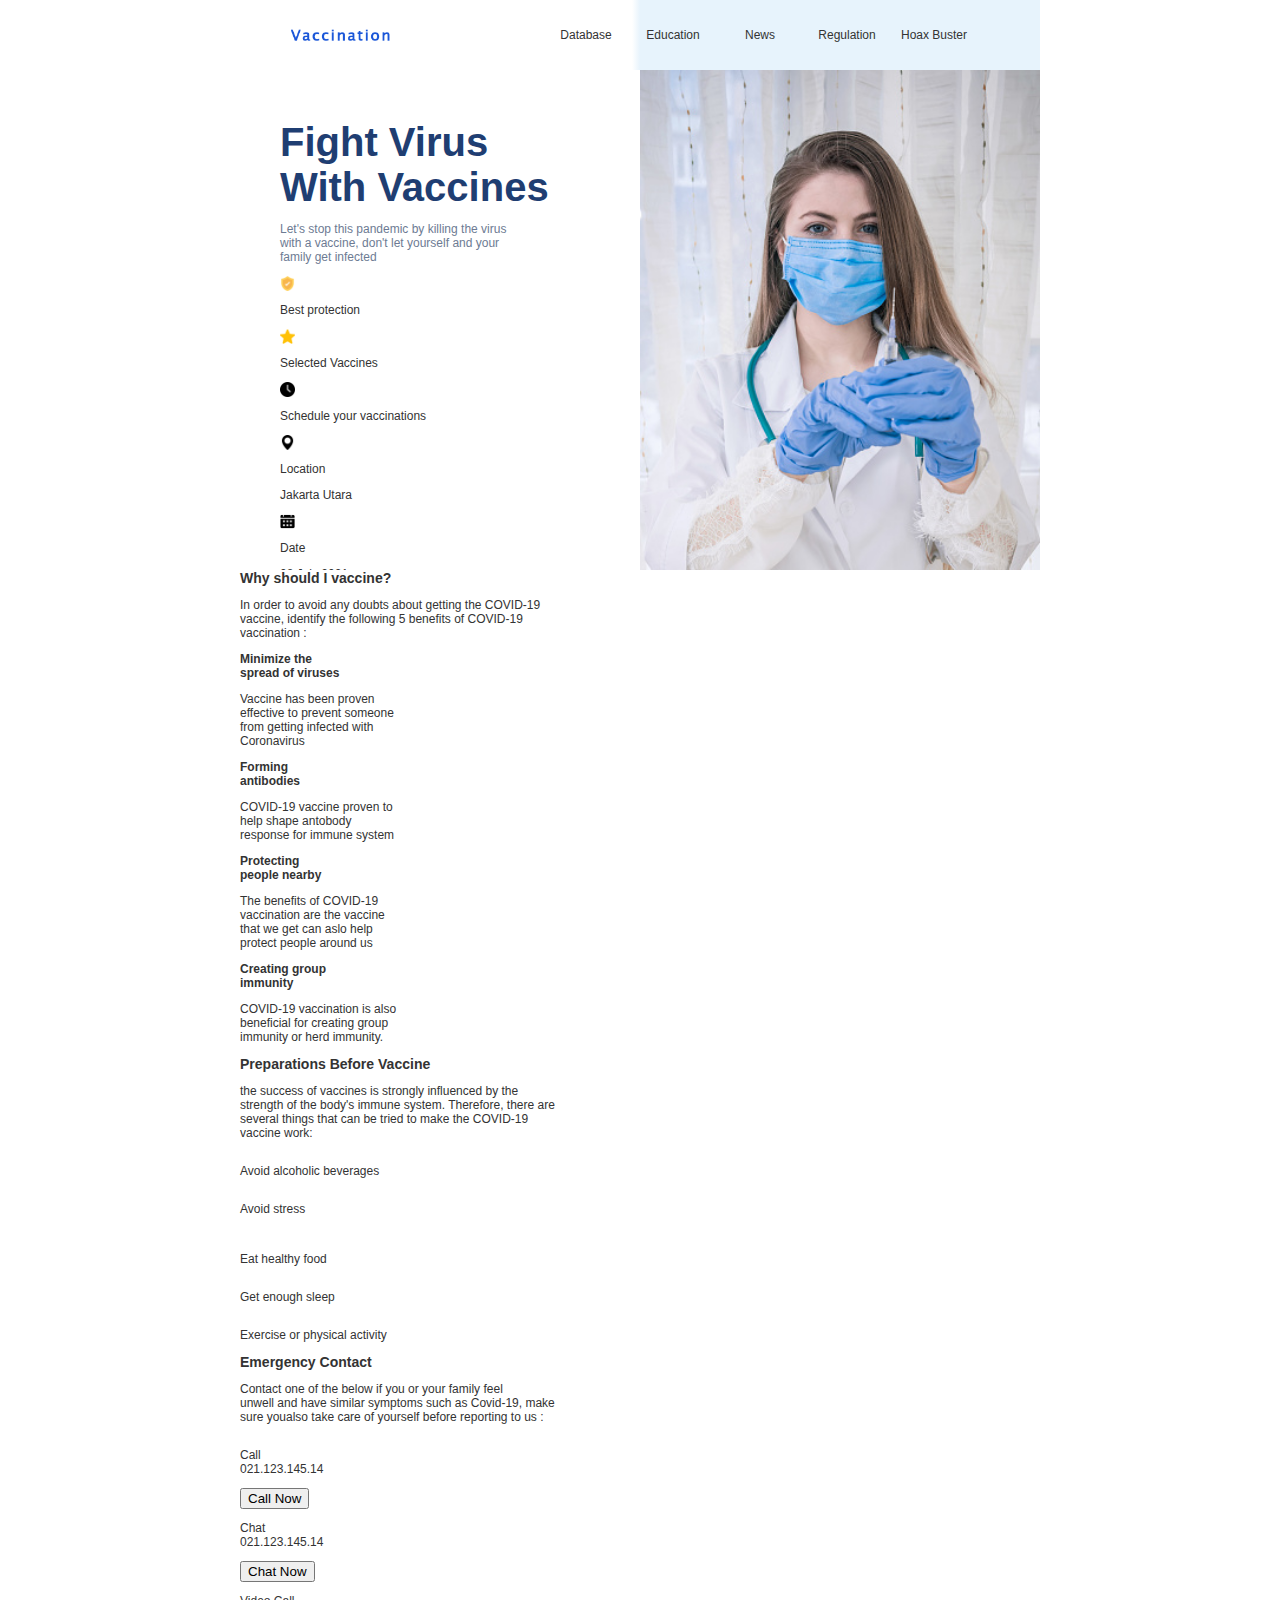
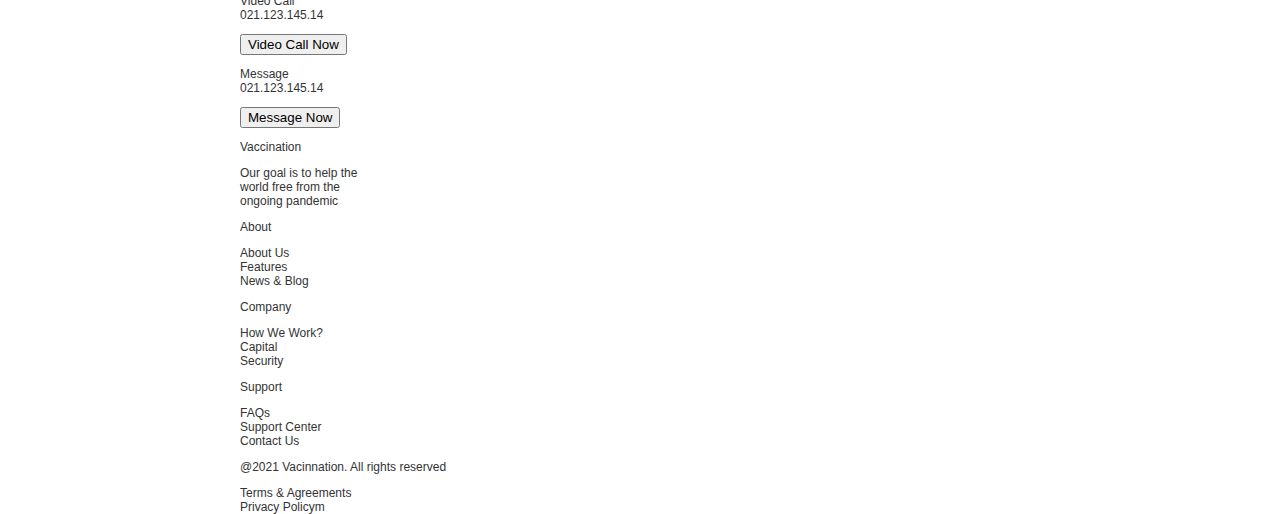
==== FrontEnd/Semana-3/index.html @ 1f6fb6f1 "Add files via upload" ====
<!DOCTYPE html>
<html lang="en">
<head>
    <meta charset="UTF-8">
    <meta http-equiv="X-UA-Compatible" content="IE=edge">
    <meta name="viewport" content="width=device-width, initial-scale=1.0">
    <title>Vaccination</title>

    <link rel="stylesheet" href="./style.css" type="text/css">

</head>
<body>

    <div id="container">

        <header id="header">
            <nav class="nav">
                <h1 class="logo"><a href="#"><img src="./images/logo.png" alt="Logo"></a></h1>

                <ul class="navi">
                    <li><a href="#">Database</a></li>
                    <li><a href="#">Education</a></li>
                    <li><a href="#">News</a></li>
                    <li><a href="#">Regulation</a></li>
                    <li><a href="#">Hoax Buster</a></li>
                </ul>
            </nav>
        </header>

        <div id="content">
            <div class="C1">
                <div class="C1P1">
                    <h1>Fight Virus<br>With Vaccines</h1>
                    <p>Let's stop this pandemic by killing the virus<br>with a vaccine, don't let yourself and your<br>family get infected</p>
                    <ul>
                        <li>
                            <a href="#">
                                <img src="./images/Icons/I1.png" alt="Icon1">
                                <p>Best protection</p>
                            </a>
                        </li>
                        <li>
                            <a href="#">
                                <img src="./images/Icons/I2.png" alt="Icon2">
                                <p>Selected Vaccines</p>
                            </a>
                        </li>
                    </ul>
                    <div>
                        <a href="#"><img src="./images/Icons/I3.png" alt="Icon3"></a>
                        <p>Schedule your vaccinations</p>
                    </div>
                    <div class="mod1">
                        <ul>
                            <li>
                                <ul>
                                    <a href="#">
                                        <li>
                                            <img src="./images/Icons/I4.png" alt="Icon4">
                                            <p>Location</p>
                                        </li>
                                        <li>
                                            <p>Jakarta Utara</p>
                                        </li>
                                    </a>
                                </ul>
                            </li>
                            <li>
                                <ul>
                                    <a href="#">
                                        <li>
                                            <img src="./images/Icons/I5.png" alt="Icon5">
                                            <p>Date</p>
                                        </li>
                                        <li> 
                                            <p>08 July 2021</p>
                                        </li>
                                    </a>
                                </ul>
                            </li>
                            <li>
                                <ul>
                                    <a href="#">
                                        <li>
                                            <img src="./images/Icons/I6.png" alt="Icon6">
                                            <p>Vaccine Type</p>
                                        </li>
                                        <li>
                                            <p>Moderna</p>
                                        </li>
                                    </a>
                                </ul>
                            </li>
                            <li>
                                <button>Sumbit</button>
                            </li>
                        </ul>
                    </div>
                </div>
                <img class="IMG1" src="./images/IMG1.jpg" alt="Image1">
                <div class="marcas">
                    <img src="" alt="">
                    <img src="" alt="">
                    <img src="" alt="">
                    <img src="" alt="">
                </div>
            </div>
            <div class="C2">
                <h3>Why should I vaccine?</h3>
                <p>In order to avoid any doubts about getting the COVID-19<br>vaccine, identify the following 5 benefits of COVID-19<br>vaccination :</p>
                <ul>
                    <li>
                        <img src="" alt="">
                        <h4>Minimize the<br>spread of viruses</h4>
                        <p>Vaccine has been proven<br>effective to prevent someone<br>from getting infected with<br>Coronavirus</p>
                    </li>
                    <li>
                        <img src="" alt="">
                        <h4>Forming<br>antibodies</h4>
                        <p>COVID-19 vaccine proven to<br>help shape antobody<br>response for immune system</p>
                    </li>
                    <li>
                        <img src="" alt="">
                        <h4>Protecting<br>people nearby</h4>
                        <p>The benefits of COVID-19<br>vaccination are the vaccine<br>that we get can aslo help<br>protect people around us</p>
                    </li>
                    <li>
                        <img src="" alt="">
                        <h4>Creating group<br>immunity</h4>
                        <p>COVID-19 vaccination is also<br>beneficial for creating group<br>immunity or herd immunity.</p>
                    </li>
                </ul>
            </div>
            <div class="C3">
                <img src="" alt="">
                <div>
                    <h3>Preparations Before Vaccine</h3>
                    <p>the success of vaccines is strongly influenced by the<br>strength of the body's immune system. Therefore, there are<br>several things that can be tried to make the COVID-19<br>vaccine work:</p>
                    <ul>
                        <li>
                            <img src="" alt="">
                            <p>Avoid alcoholic beverages</p>
                            <img src="" alt="">
                        </li>
                        <li>
                            <img src="" alt="">
                            <p>Avoid stress</p>
                            <img src="" alt="">
                            <p class="details"></p>
                        </li>
                        <li>
                            <img src="" alt="">
                            <p>Eat healthy food</p>
                            <img src="" alt="">
                        </li>
                        <li>
                            <img src="" alt="">
                            <p>Get enough sleep</p>
                            <img src="" alt="">
                        </li>
                        <li>
                            <img src="" alt="">
                            <p>Exercise or physical activity</p>
                            <img src="" alt="">
                        </li>
                    </ul>
                </div>
            </div>  
            <div class="C4">
                <div>
                    <h3>Emergency Contact</h3>
                    <p>Contact one of the below if you or your family feel<br>unwell and have similar symptoms such as Covid-19, make<br>sure youalso take care of yourself before reporting to us :</p>
                    <ul>
                        <li>
                            <img src="" alt="">
                            <p>Call<br><span>021.123.145.14</span></p>
                            <button>Call Now</button>
                        </li>
                        <li>
                            <img src="" alt="">
                            <p>Chat<br><span>021.123.145.14</span></p>
                            <button>Chat Now</button>
                        </li>
                        <li>
                            <img src="" alt="">
                            <p>Video Call<br><span>021.123.145.14</span></p>
                            <button>Video Call Now</button>
                        </li>
                        <li>
                            <img src="" alt="">
                            <p>Message<br><span>021.123.145.14</span></p>
                            <button>Message Now</button>
                        </li>
                    </ul>
                </div>
                <img src="" alt="">
            </div>
        </div>

        <footer id="footer">
            <ul>
                <li>
                    <p><a href="#">Vaccination</a></p>
                    <p>Our goal is to help the<br>world free from the<br>ongoing pandemic</p>
                </li>
                <li>
                    <p><a href="#">About</a></p>
                    <ul>
                        <li><a href="#">About Us</a></li>
                        <li><a href="#">Features</a></li>
                        <li><a href="#">News & Blog</a></li>
                    </ul>
                </li>
                <li>
                    <p><a href="#">Company</a></p>
                    <ul>
                        <li><a href="#">How We Work?</a></li>
                        <li><a href="#">Capital</a></li>
                        <li><a href="#">Security</a></li>
                    </ul>
                </li>
                <li>
                    <p><a href="#">Support</a></p>
                    <ul>
                        <li><a href="#">FAQs</a></li>
                        <li><a href="#">Support Center</a></li>
                        <li><a href="#">Contact Us</a></li>
                    </ul>
                </li>
            </ul>
            <p>@2021 Vacinnation. All rights reserved</p>
            <ul>
                <li><a href="#">Terms & Agreements</a></li>
                <li><a href="#">Privacy Policym</a></li>
            </ul>
        </footer>

    </div>
    
</body>
</html>
---- FrontEnd/Semana-3/style.css ----
@charset "UTF-8";

html {
    font-family: "Malgun Gothic", sans-serif;
    font-size: 12px;
    color: #333333;
}
body, h1, h2, h3, h4, h5, h6, ul, ol, dl, form, table {
    padding: 0;
    margin: 0;
}
ul, ol, dl {
    list-style: none;
}
a {
    text-decoration: none;
    color: #333333;
    display: block;
}
img {
    display: block;
}
body {
    background: #ffffff;
}
#container {
    width: 800px;
    margin: 0 auto;
}

/*Header*/
#header  {
    width: 100%;
    height: 70px;
    background: linear-gradient(90deg, #fff 49%, #e7f3fc 50%);
}
    nav h1.logo {
        float: left;
        height: 100%;
        width: 280px;
        margin-left: 20px;
    }
    .logo img {
        height: 30px;
        padding: 20px;
    }
    .navi {
        float: left;
    }
    .navi li {
        float: left;
        width: 82px;
        line-height: 35px;
        text-align: center;
        margin-left: 5px;
    }
    .navi li a {
        height: 35px;
        margin-top: 17.5px;
    }
    .navi li:hover a {
        background-color: #3757d5;
        color: #fff;
        border-radius: 2px;
        box-shadow: 1px 1px 2px #333333;
    }
div.C1 {
    height: 500px;
    overflow: hidden;
}
div.C1P1 {
    width: 45%;
    float: left;
    margin-left: 5%;
}
div.C1P1 a > img, div.C1P1 li > img {
    width: 15px;
}
    div.C1P1 > h1 {
        color: #1f3e72;
        font-size: 40px;
        margin-top: 50px;
    }
    div.C1P1 > p {
        color: #6d7b93;
    }
    img.IMG1 {
        width: 50%;
        float: left;
    }
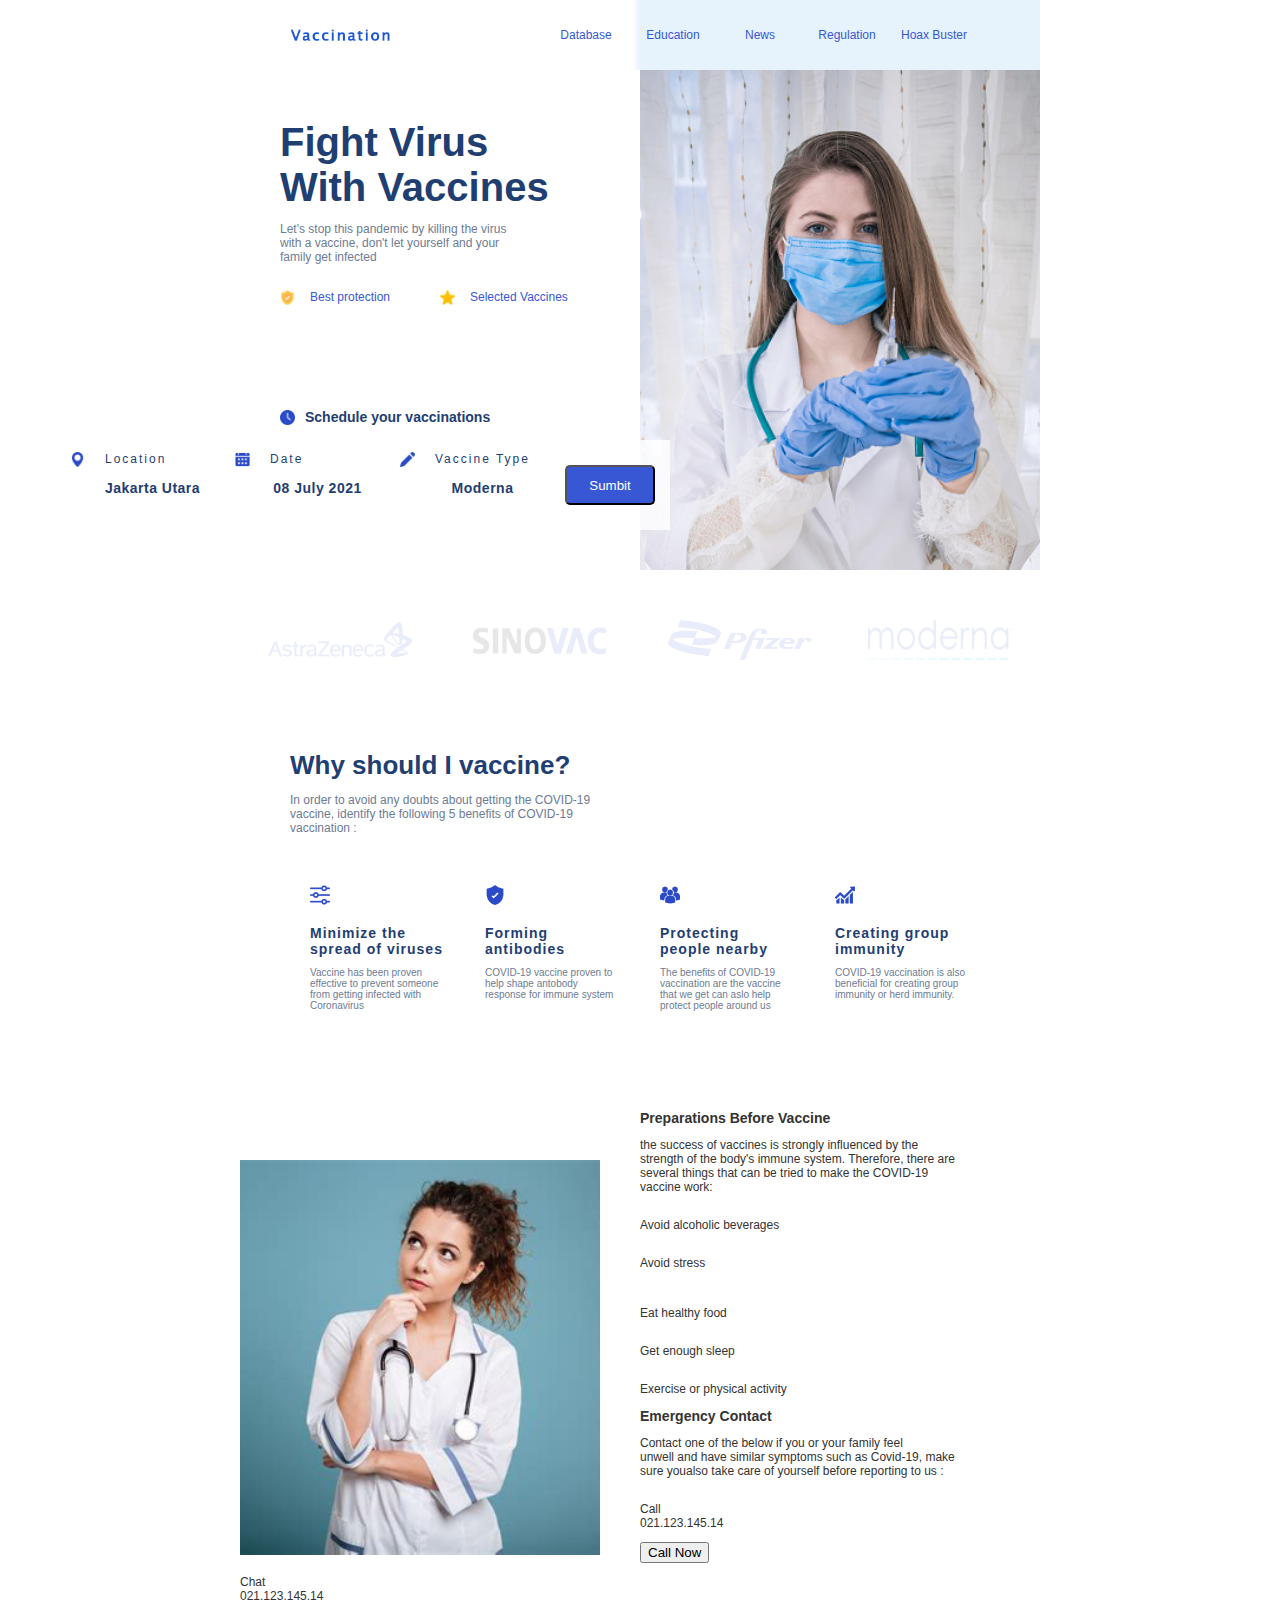
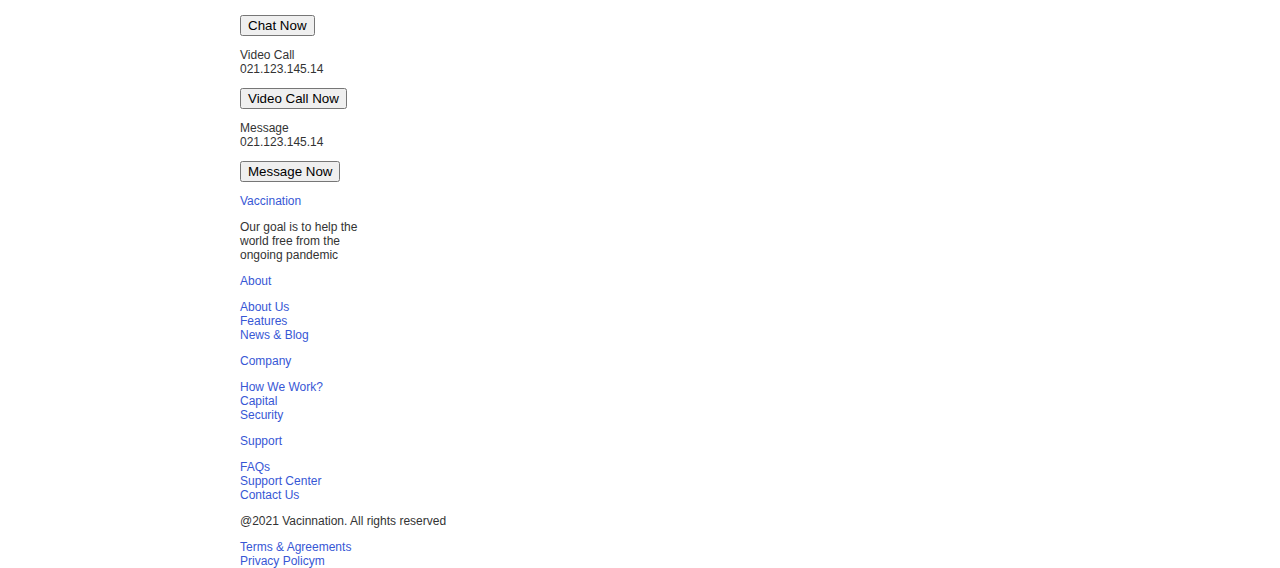
==== commit 9a79c092: "Add files via upload" ====
--- a/FrontEnd/Semana-3/index.html
+++ b/FrontEnd/Semana-3/index.html
@@ -31,8 +31,8 @@
             <div class="C1">
                 <div class="C1P1">
                     <h1>Fight Virus<br>With Vaccines</h1>
-                    <p>Let's stop this pandemic by killing the virus<br>with a vaccine, don't let yourself and your<br>family get infected</p>
-                    <ul>
+                    <p>Let's stop this pandemic by killing the virus<br>with a vaccine, don't let yourself and your<br>family get infected</p><br>
+                    <ul class="first">
                         <li>
                             <a href="#">
                                 <img src="./images/Icons/I1.png" alt="Icon1">
@@ -46,9 +46,13 @@
                             </a>
                         </li>
                     </ul>
-                    <div>
-                        <a href="#"><img src="./images/Icons/I3.png" alt="Icon3"></a>
-                        <p>Schedule your vaccinations</p>
+                    <div class="schedule">
+                        <ul>
+                            <a href="#">
+                                <li><img src="./images/Icons/I3.png" alt="Icon3"></li>
+                                <li><p>Schedule your vaccinations</p></li>
+                            </a>
+                        </ul>
                     </div>
                     <div class="mod1">
                         <ul>
@@ -60,7 +64,7 @@
                                             <p>Location</p>
                                         </li>
                                         <li>
-                                            <p>Jakarta Utara</p>
+                                            <p class="inf">Jakarta Utara</p>
                                         </li>
                                     </a>
                                 </ul>
@@ -73,7 +77,7 @@
                                             <p>Date</p>
                                         </li>
                                         <li> 
-                                            <p>08 July 2021</p>
+                                            <p class="inf">08 July 2021</p>
                                         </li>
                                     </a>
                                 </ul>
@@ -86,7 +90,7 @@
                                             <p>Vaccine Type</p>
                                         </li>
                                         <li>
-                                            <p>Moderna</p>
+                                            <p class="inf">Moderna</p>
                                         </li>
                                     </a>
                                 </ul>
@@ -98,41 +102,41 @@
                     </div>
                 </div>
                 <img class="IMG1" src="./images/IMG1.jpg" alt="Image1">
-                <div class="marcas">
-                    <img src="" alt="">
-                    <img src="" alt="">
-                    <img src="" alt="">
-                    <img src="" alt="">
-                </div>
+            </div>
+            <div class="marcas">
+                <img src="./images/AstraZeneca.png" alt="AztraSeneca Logo">
+                <img src="./images/SINOVAC.png" alt="SINOVAC Logo">
+                <img src="./images/Pfizer.png" alt="Pfizer Logo">
+                <img src="./images/Moderna.png" alt="Moderna Logo">
             </div>
             <div class="C2">
                 <h3>Why should I vaccine?</h3>
                 <p>In order to avoid any doubts about getting the COVID-19<br>vaccine, identify the following 5 benefits of COVID-19<br>vaccination :</p>
                 <ul>
                     <li>
-                        <img src="" alt="">
+                        <img src="./images/Icons/I7.png" alt="Icon7">
                         <h4>Minimize the<br>spread of viruses</h4>
                         <p>Vaccine has been proven<br>effective to prevent someone<br>from getting infected with<br>Coronavirus</p>
                     </li>
                     <li>
-                        <img src="" alt="">
+                        <img src="./images/Icons/I8.png" alt="Icon8">
                         <h4>Forming<br>antibodies</h4>
                         <p>COVID-19 vaccine proven to<br>help shape antobody<br>response for immune system</p>
                     </li>
                     <li>
-                        <img src="" alt="">
+                        <img src="./images/Icons/I9.png" alt="Icon9">
                         <h4>Protecting<br>people nearby</h4>
                         <p>The benefits of COVID-19<br>vaccination are the vaccine<br>that we get can aslo help<br>protect people around us</p>
                     </li>
                     <li>
-                        <img src="" alt="">
+                        <img src="./images/Icons/I10.png" alt="Icon10">
                         <h4>Creating group<br>immunity</h4>
                         <p>COVID-19 vaccination is also<br>beneficial for creating group<br>immunity or herd immunity.</p>
                     </li>
                 </ul>
             </div>
             <div class="C3">
-                <img src="" alt="">
+                <img src="./images/IMG2.jpg" alt="">
                 <div>
                     <h3>Preparations Before Vaccine</h3>
                     <p>the success of vaccines is strongly influenced by the<br>strength of the body's immune system. Therefore, there are<br>several things that can be tried to make the COVID-19<br>vaccine work:</p>
--- a/FrontEnd/Semana-3/style.css
+++ b/FrontEnd/Semana-3/style.css
@@ -14,7 +14,7 @@
 }
 a {
     text-decoration: none;
-    color: #333333;
+    color: #3757d5;
     display: block;
 }
 img {
@@ -39,6 +39,7 @@
         height: 100%;
         width: 280px;
         margin-left: 20px;
+        color: #1f3e72;
     }
     .logo img {
         height: 30px;
@@ -84,7 +85,147 @@
     div.C1P1 > p {
         color: #6d7b93;
     }
+    ul.first {
+        width: 100%;
+        height: 120px;
+    }
+    ul.first li {
+        float: left;
+        height: 20px;
+        width: 160px;
+        position: relative;
+    }
+    ul.first li a img {
+        float: left;
+        height: 15px;
+    }
+    ul.first li a p {
+        position: absolute;
+        top: -20px;
+        left: 20px;
+        float: left;
+        padding-left: 10px;
+        line-height: 30px;
+    }
+    div.schedule {
+        width: 100%;
+        height: 30px;
+        position: relative;
+    }
+        div.schedule ul a li {
+            position: absolute;
+            float: left;
+            height: 30px;
+        }
+        div.schedule ul a li p {
+            position: absolute;
+            top: -15px;
+            left: 25px;
+            width: 200px;
+            font-size: 14px;
+            font-weight: bold;
+            color: #1f3e72;
+        }
     img.IMG1 {
         width: 50%;
         float: left;
+    }
+    div.mod1 {
+        position: absolute;
+        left: 70px;
+        width: 600px;
+        height: 90px;
+        background: rgba(255, 255, 255, 0.8);
+    }
+    div.mod1 > ul > li {
+        float: left;
+        width: 165px;
+        height: 90px;
+    }
+    div.mod1 > ul > li:last-child {
+        width: 100px;
+    }
+    div.mod1 img {
+        width: 15px;
+        float: left;
+        padding-right: 20px;
+    }
+    div.mod1 p {
+        color: #1f3e72;
+        letter-spacing: 2px;
+    }
+    div.mod1 p.inf {
+        letter-spacing: 0.5px;
+        text-align: center;
+        font-size: 14px;
+        color: #1f3e72;
+        font-weight: bold;
+    }
+    div.mod1 button {
+        width: 90px;
+        height: 40px;
+        margin-top: 25px;
+        background-color: #3757d5;
+        color: #fff;
+        border-radius: 5px;
+        cursor: pointer;
+    }
+div.marcas {
+    width: 100%;
+    height: 130px;
+}
+div.marcas img {
+    float: left;
+    width: 18%;
+    height: 40px;
+    margin: 3.5%;
+    margin-top: 50px;
+    opacity: 0.1;
+}
+div.C2 {
+    margin-top: 50px;
+    margin-left: 50px;
+    height: 300px;
+    overflow: hidden;
+}
+    div.C2 h3 {
+        color: #1f3e72;
+        font-size: 26px;
+        font-weight: bold;
+    }
+    .C2 p {
+        color: #6d7b93;
+        height: 80px;
+    }
+    .C2 img {
+        width: 20px;
+        margin-bottom: 20px;
+    }
+    .C2 ul {
+        margin-left: 20px;
+    }
+    .C2 ul li {
+        float: left;
+        width: 150px;
+        margin-right: 25px;
+    }
+    .C2 ul li:last-child {
+        margin-right: 0px;
+    }
+    .C2 li h4 {
+        color: #1f3e72;
+        font-size: 14px;
+        letter-spacing: 1px;
+    }
+    .C2 li p {
+        font-size: 10px;
+    }
+div.C3 {
+    margin-top: 60px;
+}
+    .C3 > img {
+        float: left;
+        width: 45%;
+        margin-right: 5%;
+        padding-top: 50px;
     }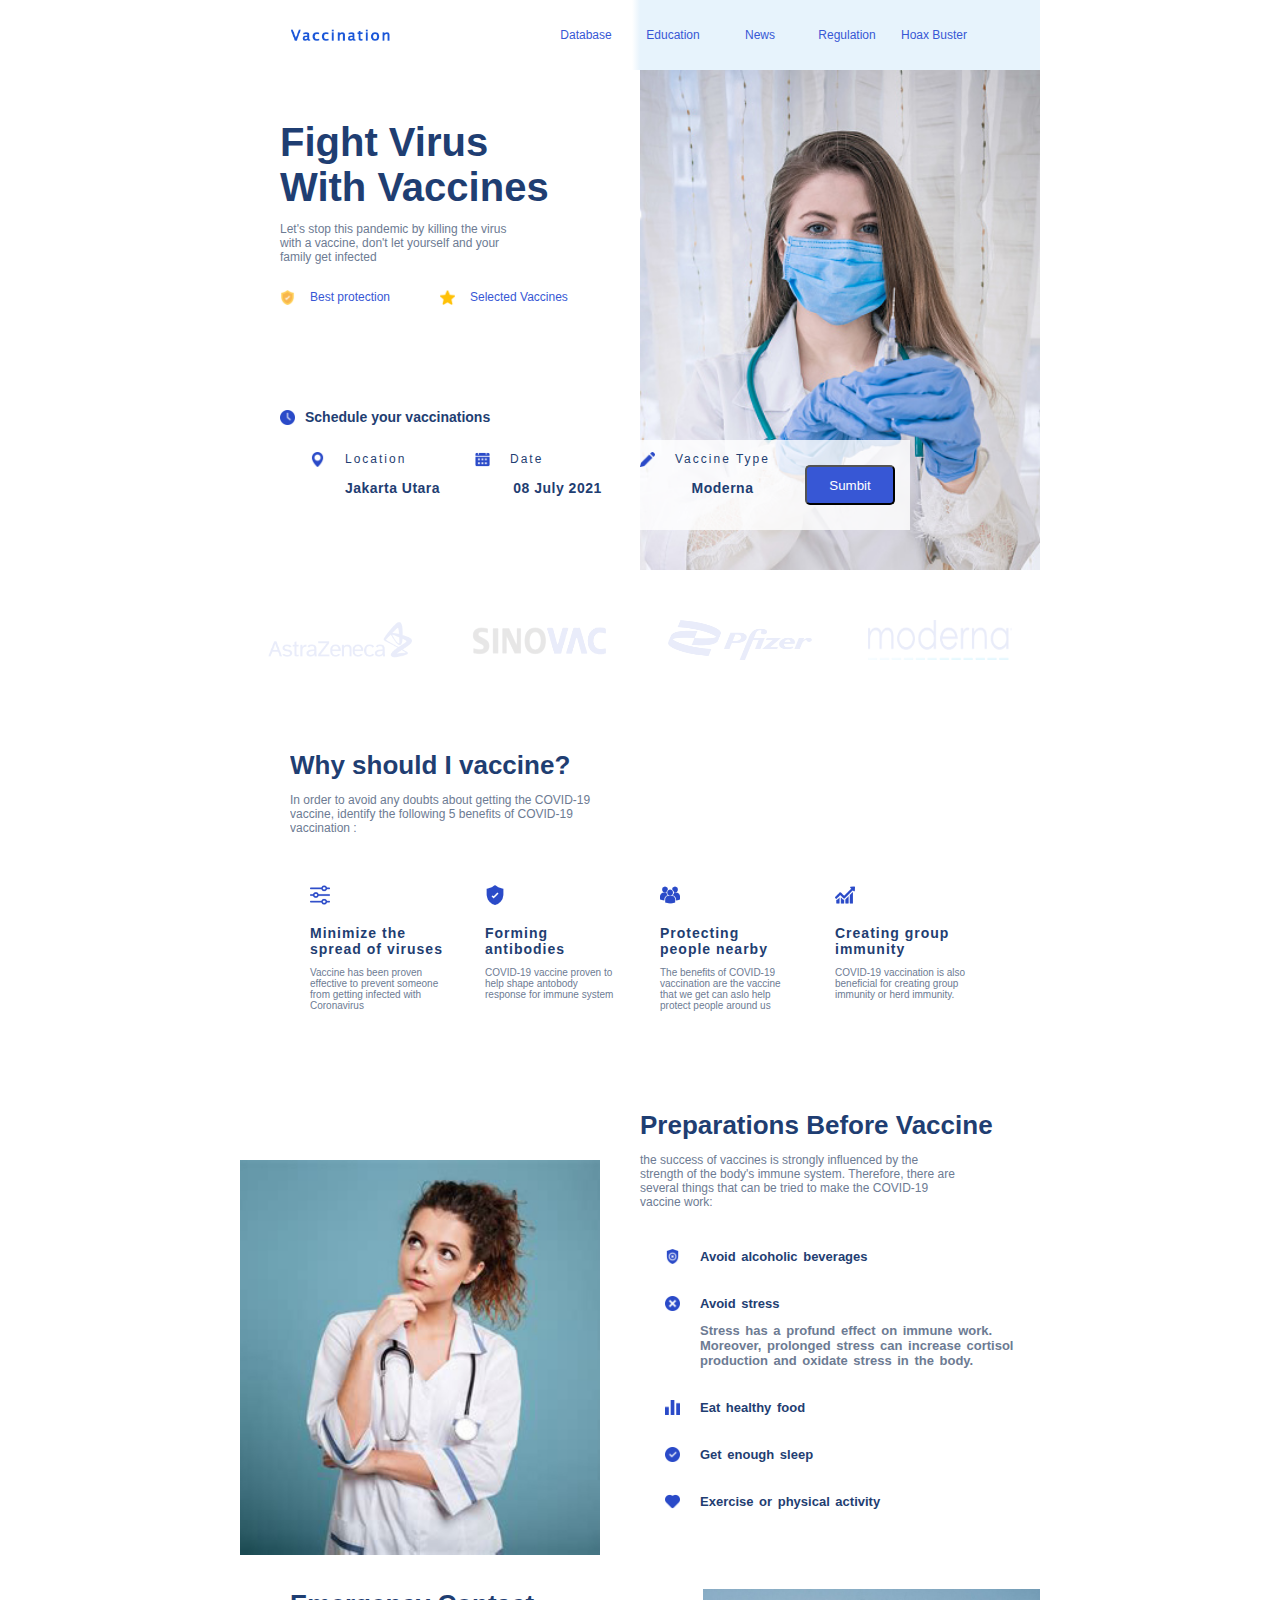
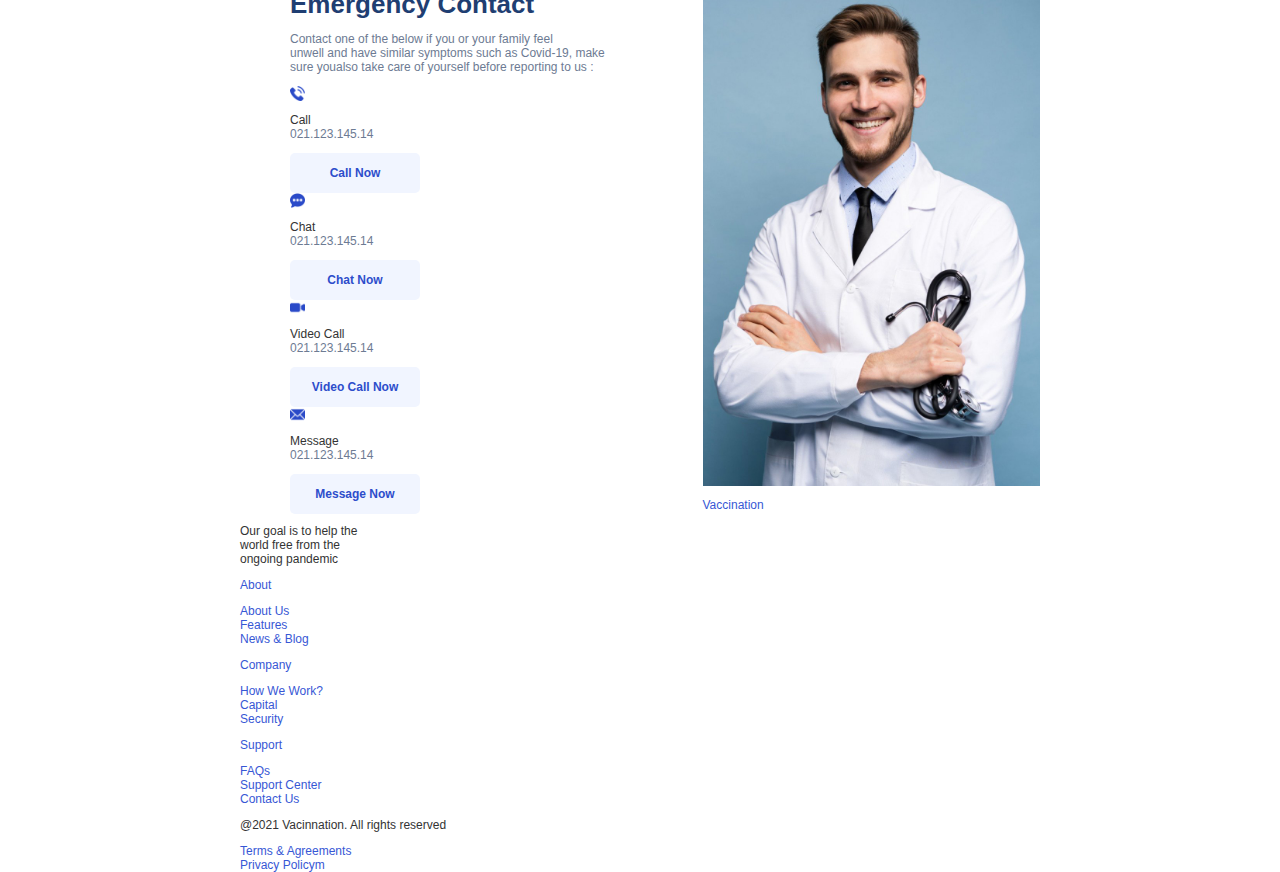
==== commit 80eea4af: "Add files via upload" ====
--- a/FrontEnd/Semana-3/index.html
+++ b/FrontEnd/Semana-3/index.html
@@ -142,30 +142,25 @@
                     <p>the success of vaccines is strongly influenced by the<br>strength of the body's immune system. Therefore, there are<br>several things that can be tried to make the COVID-19<br>vaccine work:</p>
                     <ul>
                         <li>
-                            <img src="" alt="">
+                            <img src="./images/Icons/I11.png" alt="Icon11">
                             <p>Avoid alcoholic beverages</p>
-                            <img src="" alt="">
-                        </li>
-                        <li>
-                            <img src="" alt="">
+                        </li>
+                        <li>
+                            <img src="./images/Icons/I12.png" alt="Icon12">
                             <p>Avoid stress</p>
-                            <img src="" alt="">
-                            <p class="details"></p>
-                        </li>
-                        <li>
-                            <img src="" alt="">
+                            <p class="details">Stress has a profund effect on immune work. <br>Moreover, prolonged stress can increase cortisol <br>production and oxidate stress in the body.</p>
+                        </li>
+                        <li>
+                            <img src="./images/Icons/I13.png" alt="Icon13">
                             <p>Eat healthy food</p>
-                            <img src="" alt="">
-                        </li>
-                        <li>
-                            <img src="" alt="">
+                        </li>
+                        <li>
+                            <img src="./images/Icons/I14.png" alt="Icon14">
                             <p>Get enough sleep</p>
-                            <img src="" alt="">
-                        </li>
-                        <li>
-                            <img src="" alt="">
+                        </li>
+                        <li>
+                            <img src="./images/Icons/I15.png" alt="Icon15">
                             <p>Exercise or physical activity</p>
-                            <img src="" alt="">
                         </li>
                     </ul>
                 </div>
@@ -176,28 +171,28 @@
                     <p>Contact one of the below if you or your family feel<br>unwell and have similar symptoms such as Covid-19, make<br>sure youalso take care of yourself before reporting to us :</p>
                     <ul>
                         <li>
-                            <img src="" alt="">
+                            <img src="./images/Icons/I16.png" alt="Icon16">
                             <p>Call<br><span>021.123.145.14</span></p>
-                            <button>Call Now</button>
-                        </li>
-                        <li>
-                            <img src="" alt="">
+                            <a href="#">Call Now</a>
+                        </li>
+                        <li>
+                            <img src="./images/Icons/I17.png" alt="Icon17">
                             <p>Chat<br><span>021.123.145.14</span></p>
-                            <button>Chat Now</button>
-                        </li>
-                        <li>
-                            <img src="" alt="">
+                            <a href="#">Chat Now</a> 
+                        </li>
+                        <li>
+                            <img src="./images/Icons/I18.png" alt="Icon18">
                             <p>Video Call<br><span>021.123.145.14</span></p>
-                            <button>Video Call Now</button>
-                        </li>
-                        <li>
-                            <img src="" alt="">
+                            <a href="#">Video Call Now</a>
+                        </li>
+                        <li>
+                            <img src="./images/Icons/I19.png" alt="Icon19">
                             <p>Message<br><span>021.123.145.14</span></p>
-                            <button>Message Now</button>
+                            <a href="#">Message Now</a>
                         </li>
                     </ul>
                 </div>
-                <img src="" alt="">
+                <img src="./images/IMG3.jpg" alt="IMG3">
             </div>
         </div>
 
--- a/FrontEnd/Semana-3/style.css
+++ b/FrontEnd/Semana-3/style.css
@@ -131,8 +131,8 @@
         float: left;
     }
     div.mod1 {
-        position: absolute;
-        left: 70px;
+        position: relative;
+        left: 30px;
         width: 600px;
         height: 90px;
         background: rgba(255, 255, 255, 0.8);
@@ -188,7 +188,7 @@
     height: 300px;
     overflow: hidden;
 }
-    div.C2 h3 {
+    div.C2 h3, .C3 h3, .C4 h3 {
         color: #1f3e72;
         font-size: 26px;
         font-weight: bold;
@@ -222,10 +222,64 @@
     }
 div.C3 {
     margin-top: 60px;
+    height: 450;
 }
     .C3 > img {
         float: left;
         width: 45%;
         margin-right: 5%;
         padding-top: 50px;
+    }
+    .C3 > div > p {
+        color: #6d7b93;
+        margin-bottom: 40px;
+    }
+    .C3 ul li img {
+        width: 15px;
+        float: left;
+        margin-right: 20px;
+        margin-left: 25px;
+    }
+    .C3 ul li p {
+        margin-bottom: 32px;
+        color: #1f3e72;
+        font-weight: bold;
+        word-spacing: 2px;
+        font-size: 13px;
+    }
+    .C3 ul li p.details {
+        color: #6d7b93;
+        margin-left: 460px;
+        margin-top: -20px;
+    }
+div.C4 {
+    margin-top: 80px;
+    margin-left: 50px;
+
+}
+    .C4 div {
+        float: left;
+        width: 55%;
+    }
+    .C4 > div > p, .C4 span {
+        color: #6d7b93;
+    }
+    .C4 div img {
+        width: 15px;
+    }
+    .C4 a {
+        width: 130px;
+        line-height: 40px;
+        text-align: center;
+        background-color: #f1f5ff;
+        color: #2d4dcb;
+        font-weight: bold;
+        border-radius: 5px;
+    }
+    .C4 a:hover {
+        background-color: #2949c7;
+        color: #fff;
+    }
+    .C4 > img {
+        width: 45%;
     }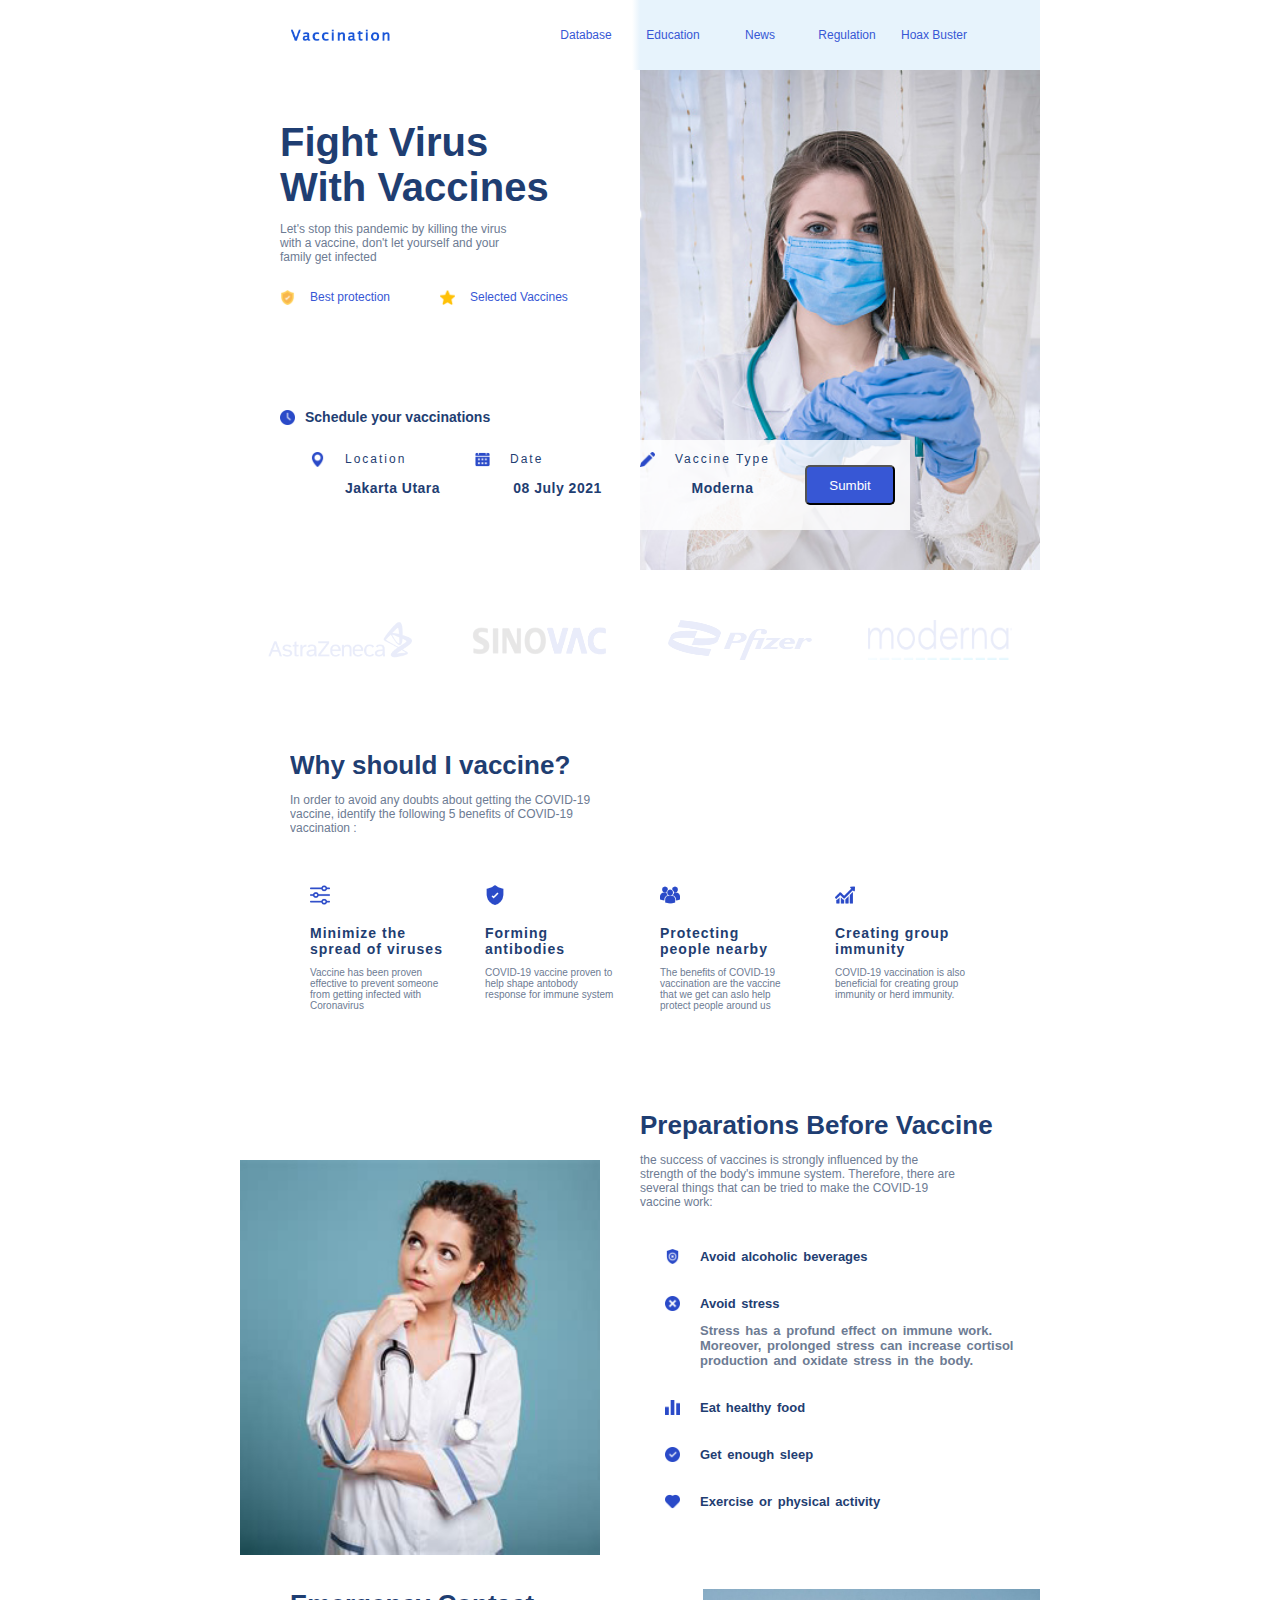
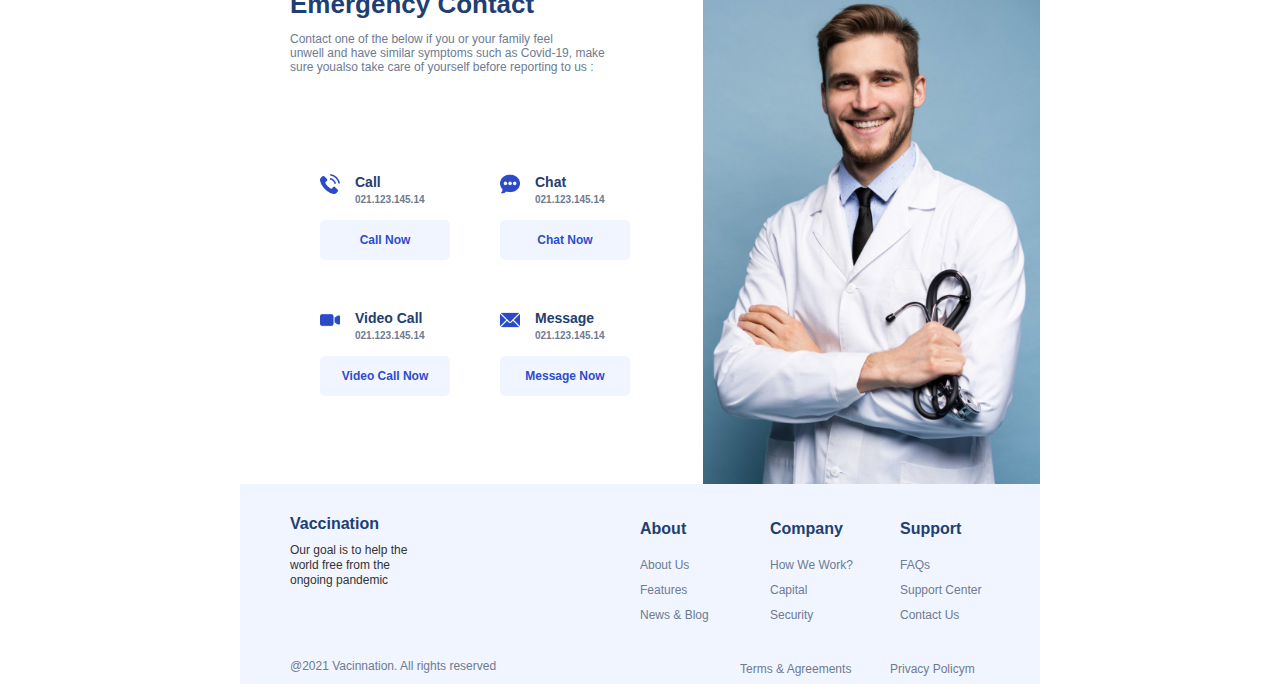
==== commit afa64a5e: "Add files via upload" ====
--- a/FrontEnd/Semana-3/index.html
+++ b/FrontEnd/Semana-3/index.html
@@ -197,7 +197,7 @@
         </div>
 
         <footer id="footer">
-            <ul>
+            <ul class="extra">
                 <li>
                     <p><a href="#">Vaccination</a></p>
                     <p>Our goal is to help the<br>world free from the<br>ongoing pandemic</p>
@@ -228,7 +228,7 @@
                 </li>
             </ul>
             <p>@2021 Vacinnation. All rights reserved</p>
-            <ul>
+            <ul class="legal">
                 <li><a href="#">Terms & Agreements</a></li>
                 <li><a href="#">Privacy Policym</a></li>
             </ul>
--- a/FrontEnd/Semana-3/style.css
+++ b/FrontEnd/Semana-3/style.css
@@ -255,6 +255,8 @@
 div.C4 {
     margin-top: 80px;
     margin-left: 50px;
+    height: 495px;
+    overflow: hidden;
 
 }
     .C4 div {
@@ -265,7 +267,7 @@
         color: #6d7b93;
     }
     .C4 div img {
-        width: 15px;
+        width: 20px;
     }
     .C4 a {
         width: 130px;
@@ -282,4 +284,77 @@
     }
     .C4 > img {
         width: 45%;
-    }+    }
+    .C4 div ul {
+        width: 412.5px;
+        margin: 30px;
+        margin-top: 50px;
+    }
+    .C4 div ul li {
+        float: left;
+        width: 180px;
+        margin-top: 50px;
+    }
+    .C4 ul li img {
+        float: left;
+    }
+    .C4 ul li p {
+        margin-left: 35px;
+        margin-top: 0px;
+        color: #1f3e72;
+        font-weight: bold;
+        font-size: 14px;
+    }
+    .C4 span {
+        font-size: 10px;
+    }
+footer {
+    width: 100%;
+    height: 200px;
+    background: #f1f5ff;
+    overflow: hidden;
+}
+    #footer > ul > li > p > a {
+        color: #1f3e72;
+        font-weight: bold;
+        font-size: 16px;
+    }
+    ul.extra {
+        padding-top: 20px;
+        margin-left: 50px;
+        width: 100%;
+        height: 140px;
+    }
+    ul.extra > li {
+        float: left;
+        width: 130px;
+        line-height: 25px;
+    }
+    ul.extra > li:first-child {
+        width: 350px;
+        line-height: 15px;
+    }
+    #footer > p {
+        line-height: 20px;
+        margin-left: 50px;
+        color: #6d7b93;
+        float: left;
+    }
+    ul.legal {
+        position: relative;
+        float: right;
+        line-height: 20px;
+        bottom: -15px;
+    }
+    ul.legal li {
+        float: left;
+        width: 150px;
+    }
+    ul.legal li a, ul.extra li ul li a {
+        color: #6d7b93;
+    }
+    ul.legal li:hover a, ul.extra li ul li:hover a {
+        color: #1f3e72;
+        font-weight: bold;
+    }
+    